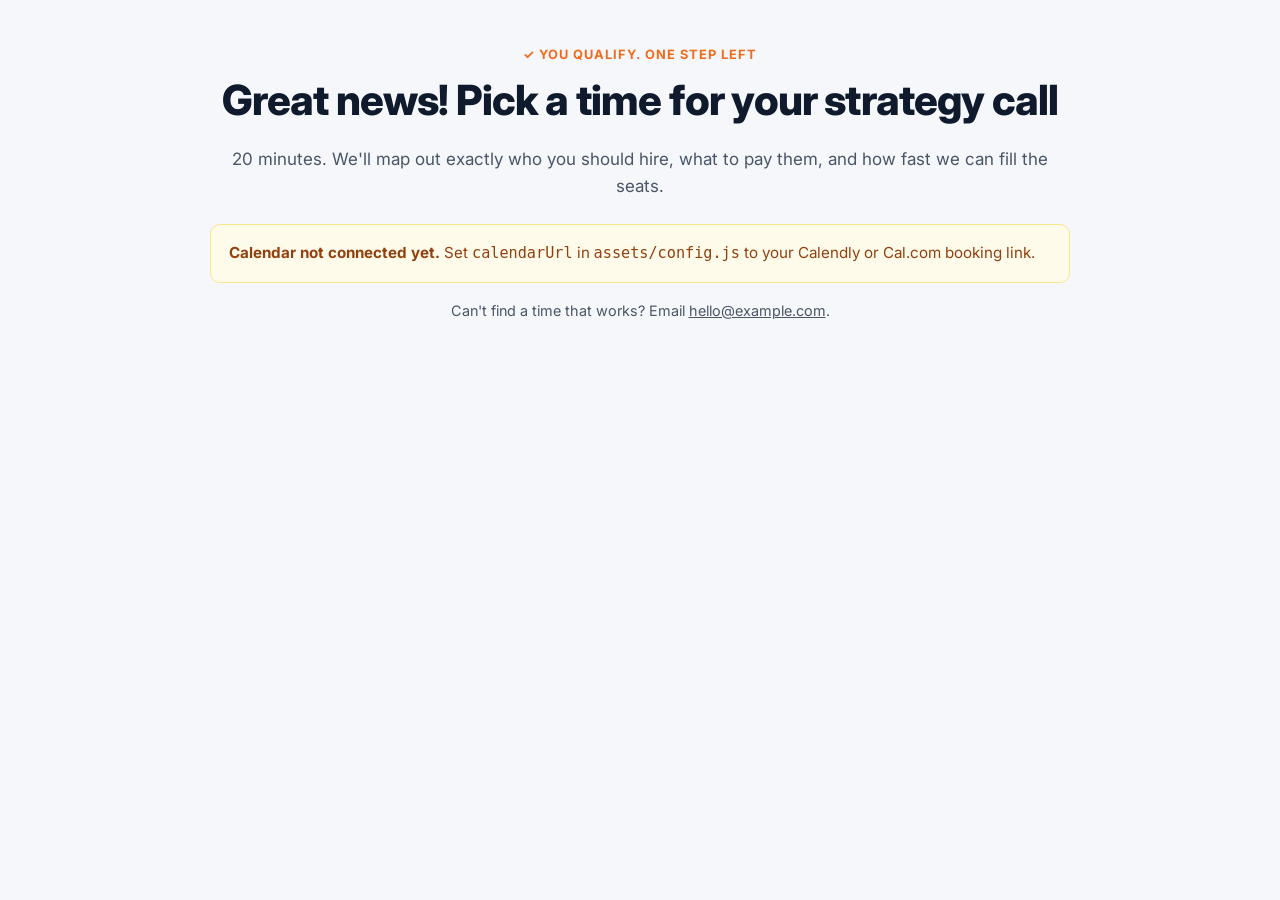
==== book.html @ e9ebc224 "Add home service sales-recruiting call booking funnel Landing page, multi-step qualifying applicatio" ====
<!doctype html>
<html lang="en">
<head>
  <meta charset="utf-8">
  <meta name="viewport" content="width=device-width, initial-scale=1">
  <title>Pick a Time | {brand}</title>
  <meta name="robots" content="noindex">
  <link rel="preconnect" href="https://fonts.googleapis.com">
  <link href="https://fonts.googleapis.com/css2?family=Inter:wght@400;500;600;700;800&display=swap" rel="stylesheet">
  <link rel="stylesheet" href="assets/styles.css">
  <script src="assets/config.js"></script>
  <script src="assets/funnel.js" defer></script>
</head>
<body class="funnel-page">
  <div class="wrap" style="max-width:900px;padding-top:40px;padding-bottom:40px">
    <div class="center" style="margin-bottom:24px">
      <span class="eyebrow">✓ You qualify. One step left</span>
      <h1 style="font-size:clamp(1.8rem,4vw,2.6rem)">Great news<span id="hello-name"></span>! Pick a time for your strategy call</h1>
      <p class="muted">20 minutes. We'll map out exactly who you should hire, what to pay them, and how fast we can fill the seats.</p>
    </div>
    <div id="calendar"></div>
    <p class="center muted" style="font-size:.9rem;margin-top:16px">Can't find a time that works? Email <a data-brand-email href="#"></a>.</p>
  </div>
</body>
</html>
---- assets/styles.css ----
:root {
  --bg: #ffffff;
  --bg-alt: #f5f7fa;
  --ink: #0f1b2d;
  --ink-soft: #4a5568;
  --line: #e2e8f0;
  --brand: #f26b1d;
  --brand-dark: #d4560c;
  --navy: #0f1b2d;
  --ok: #16a34a;
  --radius: 14px;
  --shadow: 0 10px 30px rgba(15, 27, 45, .08);
  --max: 1120px;
}
* { box-sizing: border-box; }
html { scroll-behavior: smooth; }
body {
  margin: 0; background: var(--bg); color: var(--ink);
  font-family: "Inter", system-ui, -apple-system, Segoe UI, Roboto, sans-serif;
  font-size: 17px; line-height: 1.6; -webkit-font-smoothing: antialiased;
}
img { max-width: 100%; }
a { color: inherit; }
h1, h2, h3 { line-height: 1.15; letter-spacing: -.02em; margin: 0 0 .5em; }
h1 { font-size: clamp(2rem, 5vw, 3.4rem); font-weight: 800; }
h2 { font-size: clamp(1.6rem, 3.5vw, 2.4rem); font-weight: 800; }
h3 { font-size: 1.15rem; font-weight: 700; }
p { margin: 0 0 1em; }
.wrap { max-width: var(--max); margin: 0 auto; padding: 0 20px; }
.narrow { max-width: 720px; }
.center { text-align: center; }
.muted { color: var(--ink-soft); }
.eyebrow {
  display: inline-block; font-size: .8rem; font-weight: 700; letter-spacing: .08em;
  text-transform: uppercase; color: var(--brand); margin-bottom: 12px;
}

/* Header */
.site-header { border-bottom: 1px solid var(--line); background: #fff; position: sticky; top: 0; z-index: 10; }
.site-header .wrap { display: flex; align-items: center; justify-content: space-between; height: 68px; }
.logo { font-weight: 800; font-size: 1.15rem; text-decoration: none; }
.logo span { color: var(--brand); }
.header-phone { font-weight: 600; text-decoration: none; font-size: .95rem; }

/* Buttons */
.btn {
  display: inline-flex; align-items: center; justify-content: center; gap: 8px;
  background: var(--brand); color: #fff; border: 0; border-radius: 10px;
  padding: 16px 28px; font: inherit; font-weight: 700; font-size: 1.05rem;
  text-decoration: none; cursor: pointer; transition: background .15s, transform .15s;
  box-shadow: 0 6px 18px rgba(242, 107, 29, .3);
}
.btn:hover { background: var(--brand-dark); transform: translateY(-1px); }
.btn:disabled { opacity: .5; cursor: not-allowed; transform: none; }
.btn-sm { padding: 10px 18px; font-size: .95rem; box-shadow: none; }
.btn-ghost { background: transparent; color: var(--ink-soft); box-shadow: none; padding: 16px 12px; }
.btn-ghost:hover { background: transparent; color: var(--ink); }
.cta-note { font-size: .88rem; color: var(--ink-soft); margin-top: 12px; }

/* Sections */
section { padding: 80px 0; }
.alt { background: var(--bg-alt); }
.dark { background: var(--navy); color: #fff; }
.dark .muted { color: #b6c2d4; }

.hero { padding: 72px 0 80px; background: linear-gradient(180deg, #fff7f1 0%, #fff 100%); }
.hero p.lead { font-size: 1.2rem; color: var(--ink-soft); max-width: 640px; margin: 0 auto 28px; }
.trades { display: flex; flex-wrap: wrap; justify-content: center; gap: 8px; margin-top: 36px; }
.trades span {
  background: #fff; border: 1px solid var(--line); border-radius: 999px;
  padding: 6px 14px; font-size: .88rem; font-weight: 600; color: var(--ink-soft);
}

.grid { display: grid; gap: 24px; }
.grid-3 { grid-template-columns: repeat(auto-fit, minmax(260px, 1fr)); }
.grid-2 { grid-template-columns: repeat(auto-fit, minmax(300px, 1fr)); }
.card {
  background: #fff; border: 1px solid var(--line); border-radius: var(--radius);
  padding: 28px; box-shadow: var(--shadow);
}
.dark .card { background: #17263d; border-color: #24364f; box-shadow: none; }
.step-num {
  width: 40px; height: 40px; border-radius: 50%; background: var(--brand); color: #fff;
  display: grid; place-items: center; font-weight: 800; margin-bottom: 16px;
}
.pain li, .checks li { margin-bottom: 10px; }
.checks { list-style: none; padding: 0; }
.checks li::before { content: "✓"; color: var(--ok); font-weight: 800; margin-right: 10px; }
.x-list { list-style: none; padding: 0; }
.x-list li::before { content: "✕"; color: #dc2626; font-weight: 800; margin-right: 10px; }

.stats { display: flex; flex-wrap: wrap; justify-content: center; gap: 48px; }
.stat-value { font-size: 2.6rem; font-weight: 800; color: var(--brand); line-height: 1; }
.stat-label { color: var(--ink-soft); font-weight: 600; margin-top: 6px; }

.quote { font-size: 1.05rem; }
.quote-by { margin-top: 16px; font-weight: 700; }
.quote-by small { display: block; font-weight: 500; color: var(--ink-soft); }

/* FAQ */
details { border-bottom: 1px solid var(--line); padding: 18px 0; }
summary { cursor: pointer; font-weight: 700; list-style: none; display: flex; justify-content: space-between; }
summary::-webkit-details-marker { display: none; }
summary::after { content: "+"; font-size: 1.4rem; line-height: 1; color: var(--brand); }
details[open] summary::after { content: "–"; }
details p { margin: 12px 0 0; color: var(--ink-soft); }

.site-footer { padding: 32px 0; font-size: .88rem; color: var(--ink-soft); border-top: 1px solid var(--line); }
.site-footer .wrap { display: flex; flex-wrap: wrap; gap: 12px; justify-content: space-between; }

/* Application form */
.funnel-page { background: var(--bg-alt); min-height: 100vh; }
.funnel-card {
  max-width: 640px; margin: 40px auto; background: #fff; border-radius: var(--radius);
  box-shadow: var(--shadow); padding: 40px 36px;
}
.progress { height: 6px; background: var(--line); border-radius: 99px; overflow: hidden; margin-bottom: 28px; }
.progress-bar { height: 100%; width: 0; background: var(--brand); transition: width .3s ease; }
.step { display: none; }
.step.active { display: block; animation: fade .25s ease; }
@keyframes fade { from { opacity: 0; transform: translateY(6px); } to { opacity: 1; transform: none; } }
.step h2 { font-size: 1.5rem; }
.options { display: grid; gap: 10px; margin: 20px 0 8px; }
.option {
  display: flex; align-items: center; gap: 12px; border: 2px solid var(--line);
  border-radius: 10px; padding: 14px 16px; cursor: pointer; font-weight: 600;
  transition: border-color .15s, background .15s;
}
.option:hover { border-color: #cbd5e1; }
.option input { accent-color: var(--brand); width: 18px; height: 18px; }
.option:has(input:checked) { border-color: var(--brand); background: #fff7f1; }
.field { margin-bottom: 16px; }
.field label { display: block; font-weight: 600; margin-bottom: 6px; font-size: .95rem; }
.field input, .field textarea, .field select {
  width: 100%; padding: 13px 14px; border: 2px solid var(--line); border-radius: 10px;
  font: inherit; background: #fff;
}
.field input:focus, .field textarea:focus { outline: none; border-color: var(--brand); }
.row-2 { display: grid; grid-template-columns: 1fr 1fr; gap: 12px; }
.step-nav { display: flex; justify-content: space-between; align-items: center; margin-top: 24px; }
.error { color: #dc2626; font-size: .9rem; min-height: 1.2em; margin-top: 4px; }
.consent { font-size: .8rem; color: var(--ink-soft); margin-top: 12px; }

/* Booking */
.calendar-embed { min-width: 320px; height: 760px; border: 0; width: 100%; border-radius: var(--radius); background: #fff; }
.notice {
  background: #fffbeb; border: 1px solid #fde68a; border-radius: 10px; padding: 16px 18px;
  color: #92400e; font-size: .95rem;
}

@media (max-width: 600px) {
  section { padding: 56px 0; }
  .funnel-card { margin: 0; border-radius: 0; padding: 28px 20px; min-height: 100vh; }
  .row-2 { grid-template-columns: 1fr; }
  .header-phone { display: none; }
}
.card ul { margin: 0; }
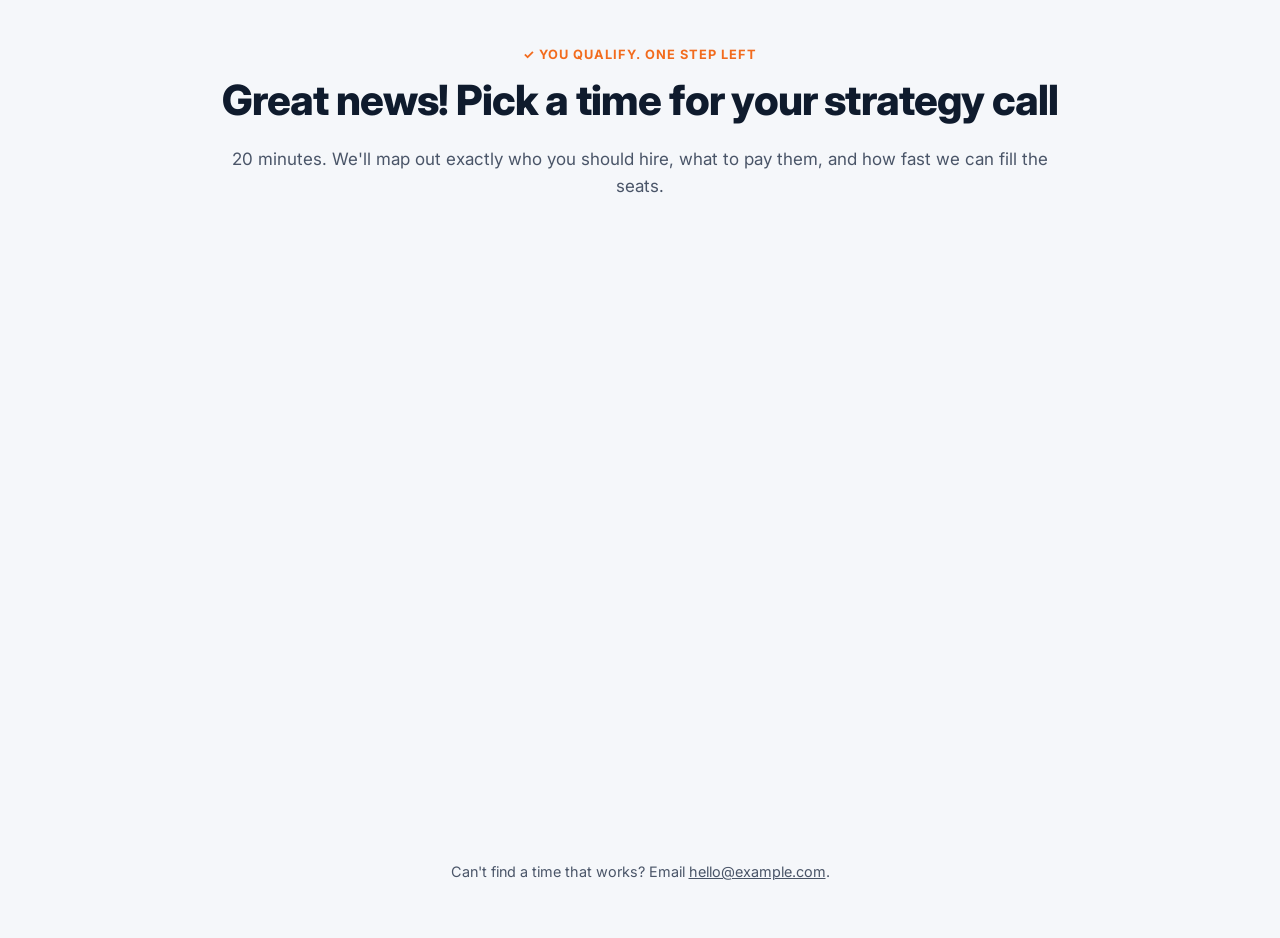
==== commit ea0b242f: "Use iClosed embed code verbatim on booking page Co-Authored-By: Claude Opus 5.5 <noreply@anthropic.c" ====
--- a/book.html
+++ b/book.html
@@ -18,7 +18,12 @@
       <h1 style="font-size:clamp(1.8rem,4vw,2.6rem)">Great news<span id="hello-name"></span>! Pick a time for your strategy call</h1>
       <p class="muted">20 minutes. We'll map out exactly who you should hire, what to pay them, and how fast we can fill the seats.</p>
     </div>
-    <div id="calendar"></div>
+    <div id="calendar">
+        <!-- iClosed inline widget begin -->
+            <div class="iclosed-widget" data-url="https://app.iclosed.io/e/Cymoe/audit" title="Free Recruiting Audit" style="width: 100%; height: 620px"></div>
+            <script type="text/javascript" src="https://app.iclosed.io/assets/widget.js" async></script>
+        <!-- iClosed inline widget end -->
+    </div>
     <p class="center muted" style="font-size:.9rem;margin-top:16px">Can't find a time that works? Email <a data-brand-email href="#"></a>.</p>
   </div>
 </body>
